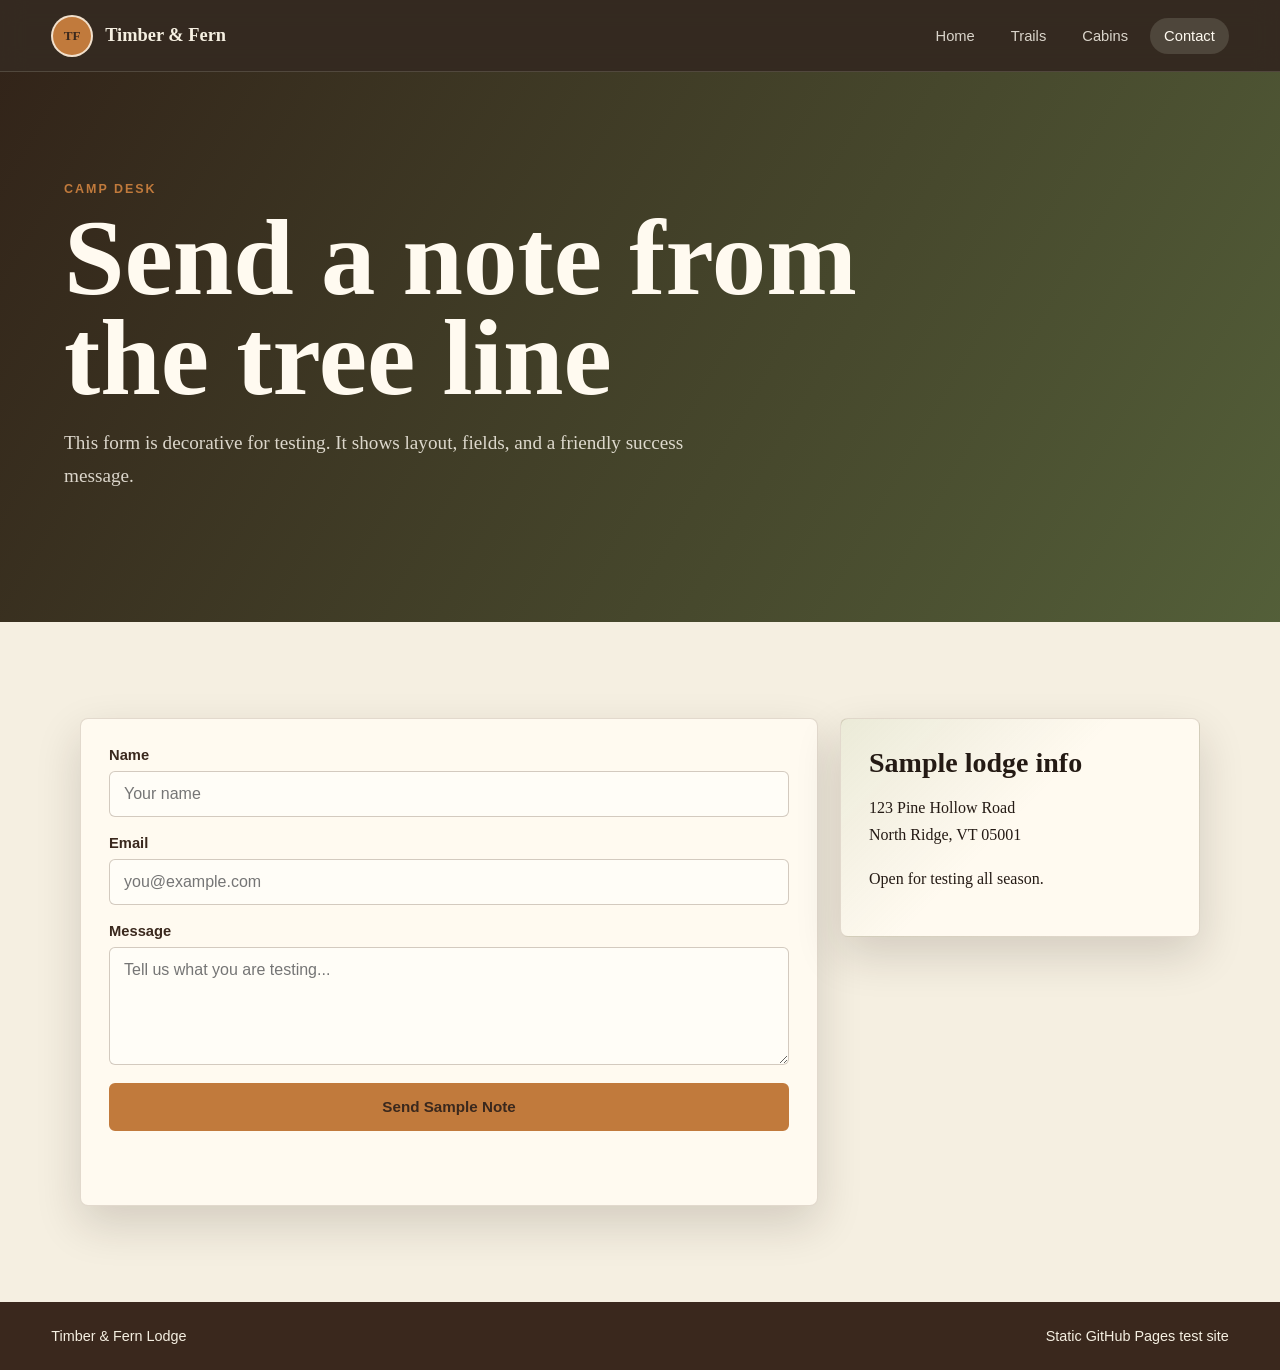
==== contact.html @ 38fe724d "Add files via upload" ====
<!doctype html>
<html lang="en">
  <head>
    <meta charset="utf-8">
    <meta name="viewport" content="width=device-width, initial-scale=1">
    <title>Contact | Timber & Fern Lodge</title>
    <meta name="description" content="Sample contact page for a rustic wooded test site.">
    <link rel="stylesheet" href="assets/styles.css">
  </head>
  <body>
    <header class="site-header">
      <a class="brand" href="index.html" aria-label="Timber and Fern Lodge home">
        <span class="brand-mark" aria-hidden="true">TF</span>
        <span>Timber & Fern</span>
      </a>
      <button class="nav-toggle" type="button" aria-expanded="false" aria-controls="site-nav">Menu</button>
      <nav id="site-nav" class="site-nav" aria-label="Main navigation">
        <a href="index.html">Home</a>
        <a href="trails.html">Trails</a>
        <a href="cabins.html">Cabins</a>
        <a href="contact.html" aria-current="page">Contact</a>
      </nav>
    </header>

    <main>
      <section class="page-hero">
        <p class="eyebrow">Camp desk</p>
        <h1>Send a note from the tree line</h1>
        <p>This form is decorative for testing. It shows layout, fields, and a friendly success message.</p>
      </section>

      <section class="contact-layout">
        <form class="contact-form" id="contact-form">
          <label>
            Name
            <input name="name" type="text" placeholder="Your name">
          </label>
          <label>
            Email
            <input name="email" type="email" placeholder="you@example.com">
          </label>
          <label>
            Message
            <textarea name="message" rows="5" placeholder="Tell us what you are testing..."></textarea>
          </label>
          <button class="button primary" type="submit">Send Sample Note</button>
          <p class="form-message" role="status" aria-live="polite"></p>
        </form>
        <aside class="notice-panel">
          <h2>Sample lodge info</h2>
          <p>123 Pine Hollow Road<br>North Ridge, VT 05001</p>
          <p>Open for testing all season.</p>
        </aside>
      </section>
    </main>

    <footer class="site-footer">
      <p>Timber & Fern Lodge</p>
      <p>Static GitHub Pages test site</p>
    </footer>
    <script src="assets/site.js"></script>
  </body>
</html>
---- assets/styles.css ----
:root {
  --bark: #3a281d;
  --bark-soft: #604531;
  --moss: #596b3f;
  --fern: #83965b;
  --ember: #c17a3c;
  --cream: #f5efe1;
  --paper: #fffaf0;
  --ink: #241a14;
  --mist: #e4dcc8;
  --shadow: 0 18px 45px rgba(36, 26, 20, 0.16);
}

* {
  box-sizing: border-box;
}

html {
  color: var(--ink);
  background: var(--cream);
  font-family: Georgia, "Times New Roman", serif;
}

body {
  margin: 0;
}

a {
  color: inherit;
}

.site-header {
  position: sticky;
  top: 0;
  z-index: 10;
  display: flex;
  align-items: center;
  justify-content: space-between;
  gap: 24px;
  min-height: 72px;
  padding: 14px clamp(18px, 4vw, 56px);
  color: var(--cream);
  background: rgba(40, 29, 20, 0.94);
  border-bottom: 1px solid rgba(255, 250, 240, 0.14);
  backdrop-filter: blur(12px);
}

.brand {
  display: inline-flex;
  align-items: center;
  gap: 12px;
  font-size: 1.15rem;
  font-weight: 700;
  text-decoration: none;
}

.brand-mark {
  display: grid;
  place-items: center;
  width: 42px;
  height: 42px;
  color: var(--bark);
  background: var(--ember);
  border: 2px solid rgba(255, 250, 240, 0.8);
  border-radius: 50%;
  font-size: 0.82rem;
  letter-spacing: 0;
}

.site-nav {
  display: flex;
  align-items: center;
  gap: 8px;
}

.site-nav a {
  padding: 10px 14px;
  border-radius: 999px;
  color: rgba(255, 250, 240, 0.82);
  text-decoration: none;
  font-family: Arial, Helvetica, sans-serif;
  font-size: 0.92rem;
}

.site-nav a:hover,
.site-nav a[aria-current="page"] {
  color: var(--paper);
  background: rgba(255, 250, 240, 0.13);
}

.nav-toggle {
  display: none;
  min-height: 42px;
  padding: 0 14px;
  color: var(--paper);
  background: transparent;
  border: 1px solid rgba(255, 250, 240, 0.35);
  border-radius: 999px;
  font: 700 0.9rem Arial, Helvetica, sans-serif;
}

.hero {
  min-height: min(720px, calc(100vh - 72px));
  display: grid;
  align-items: center;
  padding: clamp(64px, 11vw, 130px) clamp(18px, 5vw, 72px);
  color: var(--paper);
  background:
    linear-gradient(90deg, rgba(28, 19, 13, 0.86), rgba(38, 29, 20, 0.55) 45%, rgba(28, 19, 13, 0.14)),
    url("images/woodland-hero.png") center / cover no-repeat;
}

.hero-content {
  width: min(700px, 100%);
}

.eyebrow {
  margin: 0 0 12px;
  color: var(--ember);
  font: 700 0.78rem Arial, Helvetica, sans-serif;
  letter-spacing: 0.16em;
  text-transform: uppercase;
}

h1,
h2,
h3,
p {
  overflow-wrap: anywhere;
}

h1 {
  margin: 0;
  max-width: 820px;
  font-size: clamp(3rem, 9vw, 6.8rem);
  line-height: 0.92;
  letter-spacing: 0;
}

h2 {
  margin: 0 0 16px;
  font-size: clamp(2rem, 4vw, 3.5rem);
  line-height: 1;
  letter-spacing: 0;
}

h3 {
  margin: 0 0 10px;
  font-size: 1.35rem;
  line-height: 1.15;
}

p {
  line-height: 1.7;
}

.hero-copy {
  max-width: 610px;
  margin: 24px 0 0;
  color: rgba(255, 250, 240, 0.86);
  font-size: clamp(1.08rem, 2vw, 1.35rem);
}

.hero-actions {
  display: flex;
  flex-wrap: wrap;
  gap: 14px;
  margin-top: 32px;
}

.button {
  display: inline-flex;
  align-items: center;
  justify-content: center;
  min-height: 48px;
  padding: 0 20px;
  border: 2px solid transparent;
  border-radius: 6px;
  font: 700 0.95rem Arial, Helvetica, sans-serif;
  text-decoration: none;
  cursor: pointer;
}

.button.primary {
  color: var(--bark);
  background: var(--ember);
  border-color: var(--ember);
}

.button.secondary {
  color: var(--paper);
  border-color: rgba(255, 250, 240, 0.65);
  background: rgba(255, 250, 240, 0.08);
}

.intro-section,
.content-section,
.split-section,
.contact-layout {
  width: min(1120px, calc(100% - 36px));
  margin: 0 auto;
  padding: clamp(54px, 8vw, 96px) 0;
}

.section-heading {
  max-width: 700px;
  margin-bottom: 28px;
}

.feature-grid,
.cabin-grid {
  display: grid;
  grid-template-columns: repeat(3, 1fr);
  gap: 18px;
}

.feature-card,
.wide-card,
.notice-panel,
.contact-form {
  background: var(--paper);
  border: 1px solid rgba(96, 69, 49, 0.18);
  border-radius: 8px;
  box-shadow: var(--shadow);
}

.feature-card {
  min-height: 250px;
  padding: 26px;
}

.feature-card h2,
.feature-card h3,
.notice-panel h2,
.notice-panel h3,
.wide-card h2 {
  font-size: clamp(1.35rem, 2.4vw, 1.75rem);
  line-height: 1.12;
  margin-bottom: 10px;
}

.feature-icon {
  display: grid;
  place-items: center;
  width: 44px;
  height: 44px;
  margin-bottom: 24px;
  color: var(--paper);
  background: var(--moss);
  border-radius: 50%;
  font: 700 0.86rem Arial, Helvetica, sans-serif;
}

.split-section {
  display: grid;
  grid-template-columns: 1.2fr 0.8fr;
  gap: clamp(24px, 5vw, 64px);
  align-items: start;
  border-top: 1px solid rgba(96, 69, 49, 0.18);
}

.notice-panel {
  padding: 28px;
  background:
    linear-gradient(135deg, rgba(131, 150, 91, 0.16), transparent 48%),
    var(--paper);
}

.notice-panel ul {
  margin: 18px 0 0;
  padding-left: 20px;
  line-height: 1.9;
}

.page-hero {
  padding: clamp(58px, 10vw, 110px) clamp(18px, 5vw, 72px);
  color: var(--paper);
  background:
    linear-gradient(120deg, rgba(50, 36, 25, 0.96), rgba(89, 107, 63, 0.82)),
    var(--bark);
}

.page-hero p:not(.eyebrow) {
  max-width: 690px;
  color: rgba(255, 250, 240, 0.82);
  font-size: 1.2rem;
}

.trail-list {
  display: grid;
  gap: 18px;
}

.wide-card {
  display: flex;
  align-items: center;
  justify-content: space-between;
  gap: 24px;
  padding: 26px;
}

.wide-card span {
  flex: 0 0 auto;
  padding: 10px 14px;
  color: var(--paper);
  background: var(--bark-soft);
  border-radius: 999px;
  font: 700 0.9rem Arial, Helvetica, sans-serif;
}

.trail-meta,
.price-line {
  margin: 0 0 10px;
  color: var(--moss);
  font: 700 0.9rem Arial, Helvetica, sans-serif;
}

.contact-layout {
  display: grid;
  grid-template-columns: minmax(0, 1fr) 360px;
  gap: 22px;
  align-items: start;
}

.contact-form {
  display: grid;
  gap: 18px;
  padding: 28px;
}

.contact-form label {
  display: grid;
  gap: 8px;
  color: var(--bark);
  font: 700 0.92rem Arial, Helvetica, sans-serif;
}

.contact-form input,
.contact-form textarea {
  width: 100%;
  border: 1px solid rgba(96, 69, 49, 0.28);
  border-radius: 6px;
  padding: 13px 14px;
  color: var(--ink);
  background: #fffdf7;
  font: 1rem Arial, Helvetica, sans-serif;
}

.contact-form textarea {
  resize: vertical;
}

.form-message {
  min-height: 28px;
  margin: 0;
  color: var(--moss);
  font: 700 0.95rem Arial, Helvetica, sans-serif;
}

.site-footer {
  display: flex;
  justify-content: space-between;
  gap: 18px;
  padding: 26px clamp(18px, 4vw, 56px);
  color: var(--cream);
  background: var(--bark);
}

.site-footer p {
  margin: 0;
  font: 0.9rem Arial, Helvetica, sans-serif;
}

@media (max-width: 820px) {
  .site-header {
    align-items: flex-start;
    flex-wrap: wrap;
  }

  .nav-toggle {
    display: inline-flex;
    align-items: center;
  }

  .site-nav {
    display: none;
    flex-basis: 100%;
    flex-direction: column;
    align-items: stretch;
  }

  .site-nav.is-open {
    display: flex;
  }

  .site-nav a {
    border-radius: 6px;
  }

  .hero {
    min-height: 620px;
    background:
      linear-gradient(180deg, rgba(28, 19, 13, 0.82), rgba(38, 29, 20, 0.64)),
      url("images/woodland-hero.png") center / cover no-repeat;
  }

  .feature-grid,
  .cabin-grid,
  .split-section,
  .contact-layout {
    grid-template-columns: 1fr;
  }

  .wide-card {
    align-items: flex-start;
    flex-direction: column;
  }

  .site-footer {
    flex-direction: column;
  }
}

@media (max-width: 520px) {
  .brand {
    max-width: calc(100% - 94px);
  }

  .hero-actions,
  .button {
    width: 100%;
  }

  h1 {
    font-size: clamp(2.75rem, 16vw, 4.1rem);
  }
}
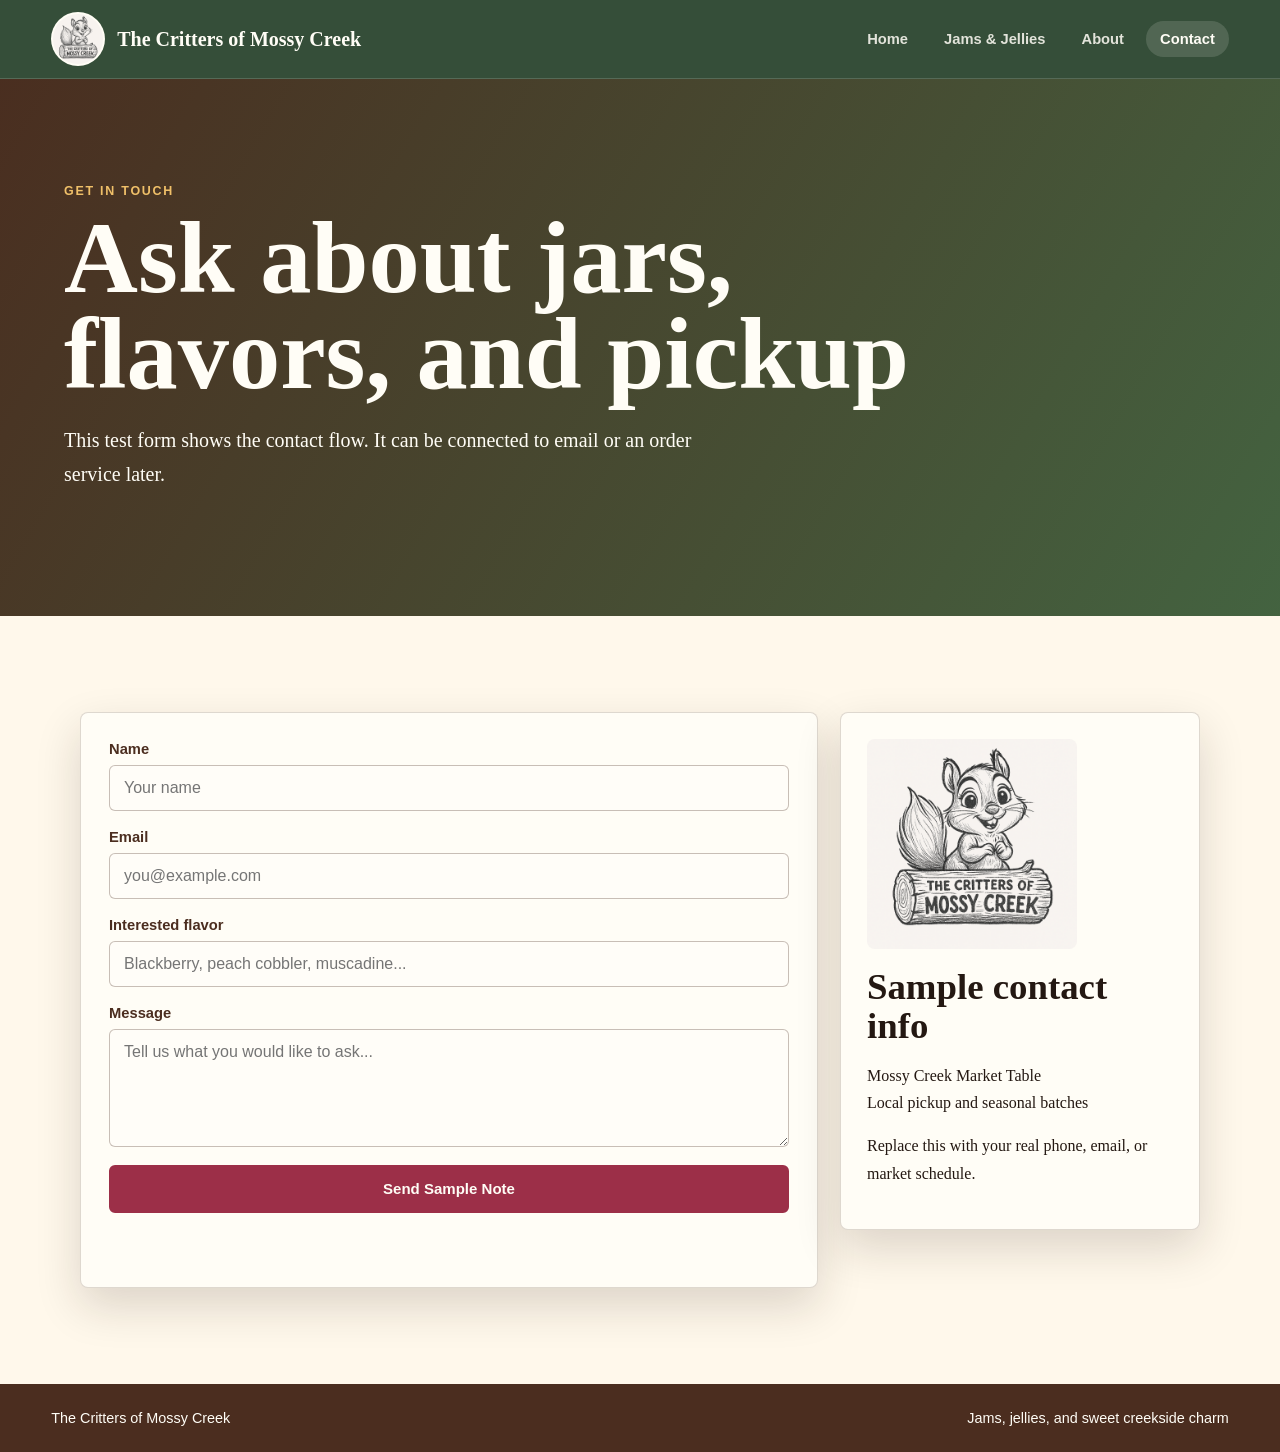
==== commit 034c67d5: "Add files via upload" ====
--- a/contact.html
+++ b/contact.html
@@ -3,30 +3,30 @@
   <head>
     <meta charset="utf-8">
     <meta name="viewport" content="width=device-width, initial-scale=1">
-    <title>Contact | Timber & Fern Lodge</title>
-    <meta name="description" content="Sample contact page for a rustic wooded test site.">
+    <title>Contact | The Critters of Mossy Creek</title>
+    <meta name="description" content="Contact The Critters of Mossy Creek.">
     <link rel="stylesheet" href="assets/styles.css">
   </head>
   <body>
     <header class="site-header">
-      <a class="brand" href="index.html" aria-label="Timber and Fern Lodge home">
-        <span class="brand-mark" aria-hidden="true">TF</span>
-        <span>Timber & Fern</span>
+      <a class="brand" href="index.html" aria-label="The Critters of Mossy Creek home">
+        <img src="assets/images/mossy-creek-logo.png" alt="">
+        <span>The Critters of Mossy Creek</span>
       </a>
       <button class="nav-toggle" type="button" aria-expanded="false" aria-controls="site-nav">Menu</button>
       <nav id="site-nav" class="site-nav" aria-label="Main navigation">
         <a href="index.html">Home</a>
-        <a href="trails.html">Trails</a>
-        <a href="cabins.html">Cabins</a>
+        <a href="menu.html">Jams & Jellies</a>
+        <a href="about.html">About</a>
         <a href="contact.html" aria-current="page">Contact</a>
       </nav>
     </header>
 
     <main>
       <section class="page-hero">
-        <p class="eyebrow">Camp desk</p>
-        <h1>Send a note from the tree line</h1>
-        <p>This form is decorative for testing. It shows layout, fields, and a friendly success message.</p>
+        <p class="eyebrow">Get in touch</p>
+        <h1>Ask about jars, flavors, and pickup</h1>
+        <p>This test form shows the contact flow. It can be connected to email or an order service later.</p>
       </section>
 
       <section class="contact-layout">
@@ -40,23 +40,28 @@
             <input name="email" type="email" placeholder="you@example.com">
           </label>
           <label>
+            Interested flavor
+            <input name="flavor" type="text" placeholder="Blackberry, peach cobbler, muscadine...">
+          </label>
+          <label>
             Message
-            <textarea name="message" rows="5" placeholder="Tell us what you are testing..."></textarea>
+            <textarea name="message" rows="5" placeholder="Tell us what you would like to ask..."></textarea>
           </label>
           <button class="button primary" type="submit">Send Sample Note</button>
           <p class="form-message" role="status" aria-live="polite"></p>
         </form>
-        <aside class="notice-panel">
-          <h2>Sample lodge info</h2>
-          <p>123 Pine Hollow Road<br>North Ridge, VT 05001</p>
-          <p>Open for testing all season.</p>
+        <aside class="contact-card">
+          <img src="assets/images/mossy-creek-logo.png" alt="">
+          <h2>Sample contact info</h2>
+          <p>Mossy Creek Market Table<br>Local pickup and seasonal batches</p>
+          <p>Replace this with your real phone, email, or market schedule.</p>
         </aside>
       </section>
     </main>
 
     <footer class="site-footer">
-      <p>Timber & Fern Lodge</p>
-      <p>Static GitHub Pages test site</p>
+      <p>The Critters of Mossy Creek</p>
+      <p>Jams, jellies, and sweet creekside charm</p>
     </footer>
     <script src="assets/site.js"></script>
   </body>
--- a/assets/styles.css
+++ b/assets/styles.css
@@ -1,14 +1,15 @@
 :root {
-  --bark: #3a281d;
-  --bark-soft: #604531;
-  --moss: #596b3f;
-  --fern: #83965b;
-  --ember: #c17a3c;
-  --cream: #f5efe1;
-  --paper: #fffaf0;
-  --ink: #241a14;
-  --mist: #e4dcc8;
-  --shadow: 0 18px 45px rgba(36, 26, 20, 0.16);
+  --ink: #241812;
+  --bark: #4b2d1f;
+  --moss: #466642;
+  --moss-dark: #2d4731;
+  --berry: #9c2f48;
+  --jam: #c4563f;
+  --honey: #d39b3f;
+  --cream: #fff8eb;
+  --paper: #fffdf6;
+  --line: rgba(75, 45, 31, 0.18);
+  --shadow: 0 18px 45px rgba(36, 24, 18, 0.16);
 }
 
 * {
@@ -36,35 +37,35 @@
   display: flex;
   align-items: center;
   justify-content: space-between;
-  gap: 24px;
-  min-height: 72px;
-  padding: 14px clamp(18px, 4vw, 56px);
-  color: var(--cream);
-  background: rgba(40, 29, 20, 0.94);
-  border-bottom: 1px solid rgba(255, 250, 240, 0.14);
-  backdrop-filter: blur(12px);
+  gap: 20px;
+  min-height: 78px;
+  padding: 12px clamp(18px, 4vw, 54px);
+  color: var(--paper);
+  background: rgba(45, 71, 49, 0.96);
+  border-bottom: 1px solid rgba(255, 253, 246, 0.16);
 }
 
 .brand {
   display: inline-flex;
   align-items: center;
+  min-width: 0;
   gap: 12px;
-  font-size: 1.15rem;
+  font-size: clamp(1rem, 2vw, 1.25rem);
   font-weight: 700;
   text-decoration: none;
 }
 
-.brand-mark {
-  display: grid;
-  place-items: center;
-  width: 42px;
-  height: 42px;
-  color: var(--bark);
-  background: var(--ember);
-  border: 2px solid rgba(255, 250, 240, 0.8);
+.brand img {
+  width: 54px;
+  height: 54px;
+  object-fit: cover;
+  background: var(--paper);
+  border: 2px solid rgba(255, 253, 246, 0.9);
   border-radius: 50%;
-  font-size: 0.82rem;
-  letter-spacing: 0;
+}
+
+.brand span {
+  overflow-wrap: anywhere;
 }
 
 .site-nav {
@@ -75,17 +76,16 @@
 
 .site-nav a {
   padding: 10px 14px;
+  color: rgba(255, 253, 246, 0.86);
   border-radius: 999px;
-  color: rgba(255, 250, 240, 0.82);
+  font: 700 0.92rem Arial, Helvetica, sans-serif;
   text-decoration: none;
-  font-family: Arial, Helvetica, sans-serif;
-  font-size: 0.92rem;
 }
 
 .site-nav a:hover,
 .site-nav a[aria-current="page"] {
   color: var(--paper);
-  background: rgba(255, 250, 240, 0.13);
+  background: rgba(255, 253, 246, 0.14);
 }
 
 .nav-toggle {
@@ -94,52 +94,55 @@
   padding: 0 14px;
   color: var(--paper);
   background: transparent;
-  border: 1px solid rgba(255, 250, 240, 0.35);
+  border: 1px solid rgba(255, 253, 246, 0.42);
   border-radius: 999px;
   font: 700 0.9rem Arial, Helvetica, sans-serif;
 }
 
 .hero {
-  min-height: min(720px, calc(100vh - 72px));
-  display: grid;
-  align-items: center;
-  padding: clamp(64px, 11vw, 130px) clamp(18px, 5vw, 72px);
+  display: grid;
+  grid-template-columns: minmax(0, 1fr) minmax(280px, 470px);
+  gap: clamp(28px, 6vw, 76px);
+  align-items: center;
+  min-height: calc(100vh - 78px);
+  padding: clamp(54px, 8vw, 100px) clamp(18px, 5vw, 72px);
   color: var(--paper);
   background:
-    linear-gradient(90deg, rgba(28, 19, 13, 0.86), rgba(38, 29, 20, 0.55) 45%, rgba(28, 19, 13, 0.14)),
+    linear-gradient(90deg, rgba(36, 24, 18, 0.86), rgba(45, 71, 49, 0.64) 48%, rgba(36, 24, 18, 0.26)),
     url("images/woodland-hero.png") center / cover no-repeat;
 }
 
-.hero-content {
-  width: min(700px, 100%);
+.hero-copy {
+  max-width: 760px;
 }
 
 .eyebrow {
   margin: 0 0 12px;
-  color: var(--ember);
-  font: 700 0.78rem Arial, Helvetica, sans-serif;
-  letter-spacing: 0.16em;
+  color: var(--berry);
+  font: 800 0.78rem Arial, Helvetica, sans-serif;
+  letter-spacing: 0.14em;
   text-transform: uppercase;
 }
 
 h1,
 h2,
 h3,
-p {
+p,
+li {
   overflow-wrap: anywhere;
 }
 
 h1 {
   margin: 0;
-  max-width: 820px;
-  font-size: clamp(3rem, 9vw, 6.8rem);
-  line-height: 0.92;
+  max-width: 860px;
+  font-size: clamp(3rem, 8vw, 6.5rem);
+  line-height: 0.94;
   letter-spacing: 0;
 }
 
 h2 {
   margin: 0 0 16px;
-  font-size: clamp(2rem, 4vw, 3.5rem);
+  font-size: clamp(2rem, 4vw, 3.4rem);
   line-height: 1;
   letter-spacing: 0;
 }
@@ -150,22 +153,22 @@
   line-height: 1.15;
 }
 
-p {
+p,
+li {
   line-height: 1.7;
 }
 
-.hero-copy {
-  max-width: 610px;
-  margin: 24px 0 0;
-  color: rgba(255, 250, 240, 0.86);
-  font-size: clamp(1.08rem, 2vw, 1.35rem);
+.hero-copy p:not(.eyebrow),
+.page-hero p:not(.eyebrow) {
+  max-width: 680px;
+  font-size: clamp(1.08rem, 2vw, 1.25rem);
 }
 
 .hero-actions {
   display: flex;
   flex-wrap: wrap;
   gap: 14px;
-  margin-top: 32px;
+  margin-top: 30px;
 }
 
 .button {
@@ -176,70 +179,81 @@
   padding: 0 20px;
   border: 2px solid transparent;
   border-radius: 6px;
-  font: 700 0.95rem Arial, Helvetica, sans-serif;
+  font: 800 0.94rem Arial, Helvetica, sans-serif;
   text-decoration: none;
   cursor: pointer;
 }
 
 .button.primary {
-  color: var(--bark);
-  background: var(--ember);
-  border-color: var(--ember);
+  color: var(--paper);
+  background: var(--berry);
+  border-color: var(--berry);
 }
 
 .button.secondary {
   color: var(--paper);
-  border-color: rgba(255, 250, 240, 0.65);
-  background: rgba(255, 250, 240, 0.08);
-}
-
-.intro-section,
-.content-section,
-.split-section,
-.contact-layout {
+  background: rgba(255, 253, 246, 0.12);
+  border-color: rgba(255, 253, 246, 0.6);
+}
+
+.hero-logo-panel,
+.feature-card,
+.menu-column,
+.story-card,
+.contact-form,
+.contact-card {
+  background: var(--paper);
+  border: 1px solid var(--line);
+  border-radius: 8px;
+  box-shadow: var(--shadow);
+}
+
+.hero-logo-panel {
+  padding: clamp(18px, 4vw, 34px);
+  color: var(--ink);
+}
+
+.hero-logo-panel img,
+.about-logo img {
+  display: block;
+  width: 100%;
+  height: auto;
+}
+
+.intro-band,
+.menu-section,
+.about-layout,
+.contact-layout,
+.callout,
+.note-strip {
   width: min(1120px, calc(100% - 36px));
   margin: 0 auto;
+}
+
+.intro-band,
+.menu-section,
+.about-layout,
+.contact-layout {
   padding: clamp(54px, 8vw, 96px) 0;
 }
 
 .section-heading {
-  max-width: 700px;
+  max-width: 760px;
   margin-bottom: 28px;
 }
 
-.feature-grid,
-.cabin-grid {
+.feature-grid {
   display: grid;
   grid-template-columns: repeat(3, 1fr);
   gap: 18px;
 }
 
-.feature-card,
-.wide-card,
-.notice-panel,
-.contact-form {
-  background: var(--paper);
-  border: 1px solid rgba(96, 69, 49, 0.18);
-  border-radius: 8px;
-  box-shadow: var(--shadow);
-}
-
 .feature-card {
-  min-height: 250px;
+  min-height: 240px;
   padding: 26px;
 }
 
-.feature-card h2,
-.feature-card h3,
-.notice-panel h2,
-.notice-panel h3,
-.wide-card h2 {
-  font-size: clamp(1.35rem, 2.4vw, 1.75rem);
-  line-height: 1.12;
-  margin-bottom: 10px;
-}
-
-.feature-icon {
+.feature-card span {
   display: grid;
   place-items: center;
   width: 44px;
@@ -248,71 +262,201 @@
   color: var(--paper);
   background: var(--moss);
   border-radius: 50%;
-  font: 700 0.86rem Arial, Helvetica, sans-serif;
-}
-
-.split-section {
-  display: grid;
-  grid-template-columns: 1.2fr 0.8fr;
-  gap: clamp(24px, 5vw, 64px);
-  align-items: start;
-  border-top: 1px solid rgba(96, 69, 49, 0.18);
-}
-
-.notice-panel {
-  padding: 28px;
-  background:
-    linear-gradient(135deg, rgba(131, 150, 91, 0.16), transparent 48%),
-    var(--paper);
-}
-
-.notice-panel ul {
-  margin: 18px 0 0;
-  padding-left: 20px;
-  line-height: 1.9;
-}
-
-.page-hero {
-  padding: clamp(58px, 10vw, 110px) clamp(18px, 5vw, 72px);
-  color: var(--paper);
-  background:
-    linear-gradient(120deg, rgba(50, 36, 25, 0.96), rgba(89, 107, 63, 0.82)),
-    var(--bark);
-}
-
-.page-hero p:not(.eyebrow) {
-  max-width: 690px;
-  color: rgba(255, 250, 240, 0.82);
-  font-size: 1.2rem;
-}
-
-.trail-list {
-  display: grid;
-  gap: 18px;
-}
-
-.wide-card {
+  font: 800 0.86rem Arial, Helvetica, sans-serif;
+}
+
+.callout {
   display: flex;
   align-items: center;
   justify-content: space-between;
   gap: 24px;
-  padding: 26px;
-}
-
-.wide-card span {
-  flex: 0 0 auto;
-  padding: 10px 14px;
-  color: var(--paper);
-  background: var(--bark-soft);
+  padding: 42px clamp(22px, 4vw, 42px);
+  margin-bottom: clamp(54px, 8vw, 90px);
+  color: var(--paper);
+  background: var(--moss-dark);
+  border-radius: 8px;
+}
+
+.callout p:not(.eyebrow) {
+  max-width: 660px;
+}
+
+.page-hero {
+  padding: clamp(58px, 10vw, 105px) clamp(18px, 5vw, 72px);
+  color: var(--paper);
+  background:
+    linear-gradient(120deg, rgba(75, 45, 31, 0.96), rgba(70, 102, 66, 0.9)),
+    var(--moss-dark);
+}
+
+.page-hero .eyebrow {
+  color: #f0c069;
+}
+
+.menu-section {
+  display: grid;
+  grid-template-columns: 1fr 1fr;
+  gap: 22px;
+  align-items: start;
+}
+
+.menu-column {
+  overflow: hidden;
+}
+
+.menu-heading {
+  padding: 22px 26px;
+  color: var(--paper);
+}
+
+.menu-heading h2 {
+  margin: 0;
+  font-size: clamp(2rem, 4vw, 3.1rem);
+}
+
+.menu-heading.jelly {
+  background: var(--berry);
+}
+
+.menu-heading.jam {
+  background: var(--jam);
+}
+
+.flavor-list {
+  display: grid;
+  gap: 0;
+  margin: 0;
+  padding: 0;
+  list-style: none;
+}
+
+.flavor-item {
+  border-top: 1px solid var(--line);
+}
+
+.flavor-item:nth-child(even) {
+  background: rgba(70, 102, 66, 0.06);
+}
+
+.flavor-toggle {
+  position: relative;
+  width: 100%;
+  min-height: 60px;
+  padding: 16px 58px 16px 26px;
+  color: var(--ink);
+  background: transparent;
+  border: 0;
+  font: 800 clamp(1.05rem, 2.4vw, 1.45rem) Arial, Helvetica, sans-serif;
+  text-align: left;
+  text-transform: uppercase;
+  cursor: pointer;
+}
+
+.flavor-toggle::after {
+  content: "+";
+  position: absolute;
+  top: 50%;
+  right: 26px;
+  width: 28px;
+  height: 28px;
+  display: grid;
+  place-items: center;
+  color: var(--paper);
+  background: var(--moss);
+  border-radius: 50%;
+  transform: translateY(-50%);
+  font: 800 1rem Arial, Helvetica, sans-serif;
+}
+
+.flavor-toggle:hover,
+.flavor-toggle:focus-visible {
+  color: var(--berry);
+}
+
+.flavor-toggle:focus-visible {
+  outline: 3px solid rgba(211, 155, 63, 0.7);
+  outline-offset: -3px;
+}
+
+.flavor-item.is-open .flavor-toggle::after {
+  content: "-";
+  background: var(--berry);
+}
+
+.ingredients-panel {
+  display: grid;
+  grid-template-rows: 0fr;
+  overflow: hidden;
+  transition: grid-template-rows 220ms ease;
+}
+
+.ingredients-panel > div {
+  min-height: 0;
+  overflow: hidden;
+  padding: 0 26px;
+  color: rgba(36, 24, 18, 0.82);
+  font: 700 0.98rem/1.65 Arial, Helvetica, sans-serif;
+}
+
+.flavor-item.is-open .ingredients-panel {
+  grid-template-rows: 1fr;
+}
+
+.flavor-item.is-open .ingredients-panel > div {
+  padding-bottom: 18px;
+}
+
+.note-strip {
+  padding: 0 0 clamp(54px, 8vw, 92px);
+}
+
+.note-strip p {
+  margin: 0;
+  padding: 22px 26px;
+  color: var(--bark);
+  background: rgba(211, 155, 63, 0.18);
+  border: 1px solid rgba(211, 155, 63, 0.34);
+  border-radius: 8px;
+  font-weight: 700;
+}
+
+.about-layout {
+  display: grid;
+  grid-template-columns: minmax(260px, 420px) minmax(0, 1fr);
+  gap: 24px;
+  align-items: center;
+}
+
+.about-logo {
+  padding: 18px;
+  background: #f8efe2;
+  border: 1px solid var(--line);
+  border-radius: 8px;
+}
+
+.story-card {
+  padding: clamp(26px, 5vw, 46px);
+}
+
+.story-card h2,
+.contact-card h2 {
+  font-size: clamp(1.65rem, 3vw, 2.3rem);
+  line-height: 1.08;
+}
+
+.values-list {
+  display: flex;
+  flex-wrap: wrap;
+  gap: 10px;
+  margin-top: 26px;
+}
+
+.values-list span {
+  padding: 10px 13px;
+  color: var(--moss-dark);
+  background: rgba(70, 102, 66, 0.1);
   border-radius: 999px;
-  font: 700 0.9rem Arial, Helvetica, sans-serif;
-}
-
-.trail-meta,
-.price-line {
-  margin: 0 0 10px;
-  color: var(--moss);
-  font: 700 0.9rem Arial, Helvetica, sans-serif;
+  font: 800 0.88rem Arial, Helvetica, sans-serif;
 }
 
 .contact-layout {
@@ -332,17 +476,17 @@
   display: grid;
   gap: 8px;
   color: var(--bark);
-  font: 700 0.92rem Arial, Helvetica, sans-serif;
+  font: 800 0.92rem Arial, Helvetica, sans-serif;
 }
 
 .contact-form input,
 .contact-form textarea {
   width: 100%;
-  border: 1px solid rgba(96, 69, 49, 0.28);
+  border: 1px solid rgba(75, 45, 31, 0.3);
   border-radius: 6px;
   padding: 13px 14px;
   color: var(--ink);
-  background: #fffdf7;
+  background: #fffdf8;
   font: 1rem Arial, Helvetica, sans-serif;
 }
 
@@ -353,8 +497,19 @@
 .form-message {
   min-height: 28px;
   margin: 0;
-  color: var(--moss);
-  font: 700 0.95rem Arial, Helvetica, sans-serif;
+  color: var(--moss-dark);
+  font: 800 0.95rem Arial, Helvetica, sans-serif;
+}
+
+.contact-card {
+  padding: 26px;
+}
+
+.contact-card img {
+  display: block;
+  width: min(210px, 100%);
+  margin-bottom: 18px;
+  border-radius: 8px;
 }
 
 .site-footer {
@@ -362,7 +517,7 @@
   justify-content: space-between;
   gap: 18px;
   padding: 26px clamp(18px, 4vw, 56px);
-  color: var(--cream);
+  color: var(--paper);
   background: var(--bark);
 }
 
@@ -371,7 +526,7 @@
   font: 0.9rem Arial, Helvetica, sans-serif;
 }
 
-@media (max-width: 820px) {
+@media (max-width: 860px) {
   .site-header {
     align-items: flex-start;
     flex-wrap: wrap;
@@ -397,33 +552,40 @@
     border-radius: 6px;
   }
 
-  .hero {
-    min-height: 620px;
-    background:
-      linear-gradient(180deg, rgba(28, 19, 13, 0.82), rgba(38, 29, 20, 0.64)),
-      url("images/woodland-hero.png") center / cover no-repeat;
-  }
-
+  .hero,
   .feature-grid,
-  .cabin-grid,
-  .split-section,
+  .menu-section,
+  .about-layout,
   .contact-layout {
     grid-template-columns: 1fr;
   }
 
-  .wide-card {
+  .hero {
+    min-height: auto;
+  }
+
+  .hero-logo-panel {
+    max-width: 520px;
+  }
+
+  .callout {
     align-items: flex-start;
     flex-direction: column;
   }
-
-  .site-footer {
-    flex-direction: column;
-  }
-}
-
-@media (max-width: 520px) {
+}
+
+@media (max-width: 540px) {
   .brand {
-    max-width: calc(100% - 94px);
+    max-width: calc(100% - 92px);
+  }
+
+  .brand img {
+    width: 46px;
+    height: 46px;
+  }
+
+  h1 {
+    font-size: clamp(2.55rem, 14vw, 4.4rem);
   }
 
   .hero-actions,
@@ -431,7 +593,7 @@
     width: 100%;
   }
 
-  h1 {
-    font-size: clamp(2.75rem, 16vw, 4.1rem);
-  }
-}
+  .site-footer {
+    flex-direction: column;
+  }
+}
